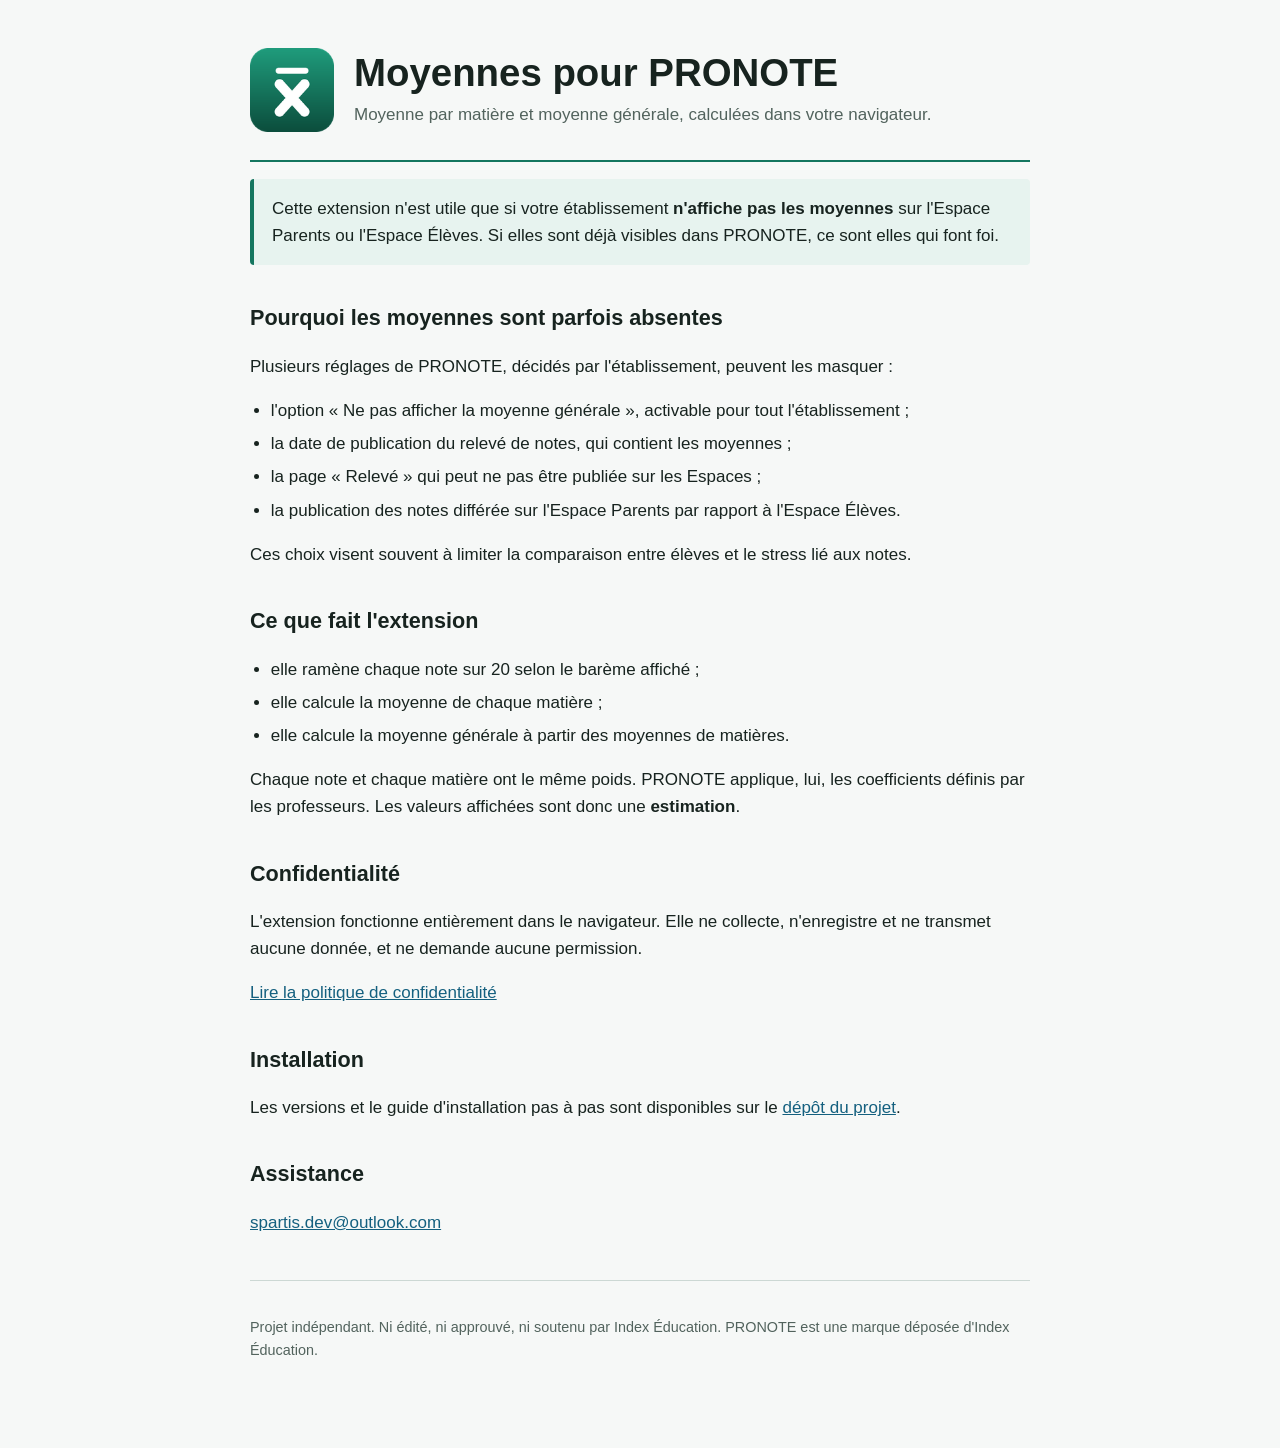
==== docs/index.html @ 53ccfe74 "Moyennes pour PRONOTE : extension, site public et paquets pour les boutiques" ====
<!doctype html>
<html lang="fr">
<head>
  <meta charset="utf-8">
  <meta name="viewport" content="width=device-width, initial-scale=1">
  <title>Moyennes pour PRONOTE</title>
  <meta name="description" content="Extension navigateur qui calcule la moyenne par matière et la moyenne générale dans PRONOTE lorsque l'établissement ne les affiche pas.">
  <link rel="icon" href="icon-128.png">
  <style>
    :root {
      color-scheme: light;
      --ink: #17231f;
      --muted: #52635d;
      --green: #14765f;
      --green-soft: #e7f3ef;
      --line: #ccd8d4;
    }

    * { box-sizing: border-box; }

    body {
      margin: 0;
      color: var(--ink);
      background: #f6f8f7;
      font-family: "Segoe UI", Candara, sans-serif;
      font-size: 17px;
      line-height: 1.6;
    }

    main {
      width: min(780px, calc(100% - 32px));
      margin: 0 auto;
      padding: 48px 0 72px;
    }

    header {
      display: flex;
      align-items: center;
      gap: 20px;
      padding-bottom: 28px;
      border-bottom: 2px solid var(--green);
    }

    header img { width: 84px; height: 84px; }

    h1 {
      margin: 0;
      font-size: 2.4rem;
      line-height: 1.1;
    }

    .tagline { margin: 6px 0 0; color: var(--muted); }

    h2 {
      margin: 36px 0 12px;
      font-size: 1.35rem;
    }

    ul { padding-left: 1.3rem; }
    li + li { margin-top: 6px; }

    .note {
      padding: 16px 18px;
      background: var(--green-soft);
      border-left: 4px solid var(--green);
      border-radius: 4px;
    }

    a { color: #14607f; }

    footer {
      margin-top: 44px;
      padding-top: 20px;
      border-top: 1px solid var(--line);
      color: var(--muted);
      font-size: 0.9rem;
    }
  </style>
</head>
<body>
  <main>
    <header>
      <img src="icon-128.png" alt="">
      <div>
        <h1>Moyennes pour PRONOTE</h1>
        <p class="tagline">Moyenne par matière et moyenne générale, calculées dans votre navigateur.</p>
      </div>
    </header>

    <p class="note">Cette extension n'est utile que si votre établissement <strong>n'affiche pas les moyennes</strong> sur l'Espace Parents ou l'Espace Élèves. Si elles sont déjà visibles dans PRONOTE, ce sont elles qui font foi.</p>

    <h2>Pourquoi les moyennes sont parfois absentes</h2>
    <p>Plusieurs réglages de PRONOTE, décidés par l'établissement, peuvent les masquer :</p>
    <ul>
      <li>l'option « Ne pas afficher la moyenne générale », activable pour tout l'établissement ;</li>
      <li>la date de publication du relevé de notes, qui contient les moyennes ;</li>
      <li>la page « Relevé » qui peut ne pas être publiée sur les Espaces ;</li>
      <li>la publication des notes différée sur l'Espace Parents par rapport à l'Espace Élèves.</li>
    </ul>
    <p>Ces choix visent souvent à limiter la comparaison entre élèves et le stress lié aux notes.</p>

    <h2>Ce que fait l'extension</h2>
    <ul>
      <li>elle ramène chaque note sur 20 selon le barème affiché ;</li>
      <li>elle calcule la moyenne de chaque matière ;</li>
      <li>elle calcule la moyenne générale à partir des moyennes de matières.</li>
    </ul>
    <p>Chaque note et chaque matière ont le même poids. PRONOTE applique, lui, les coefficients définis par les professeurs. Les valeurs affichées sont donc une <strong>estimation</strong>.</p>

    <h2>Confidentialité</h2>
    <p>L'extension fonctionne entièrement dans le navigateur. Elle ne collecte, n'enregistre et ne transmet aucune donnée, et ne demande aucune permission.</p>
    <p><a href="confidentialite.html">Lire la politique de confidentialité</a></p>

    <h2>Installation</h2>
    <p>Les versions et le guide d'installation pas à pas sont disponibles sur le <a href="https://github.com/SpartisPerso/moyennes-pour-pronote">dépôt du projet</a>.</p>

    <h2>Assistance</h2>
    <p><a href="mailto:spartis.dev@outlook.com">spartis.dev@outlook.com</a></p>

    <footer>
      <p>Projet indépendant. Ni édité, ni approuvé, ni soutenu par Index Éducation. PRONOTE est une marque déposée d'Index Éducation.</p>
    </footer>
  </main>
</body>
</html>
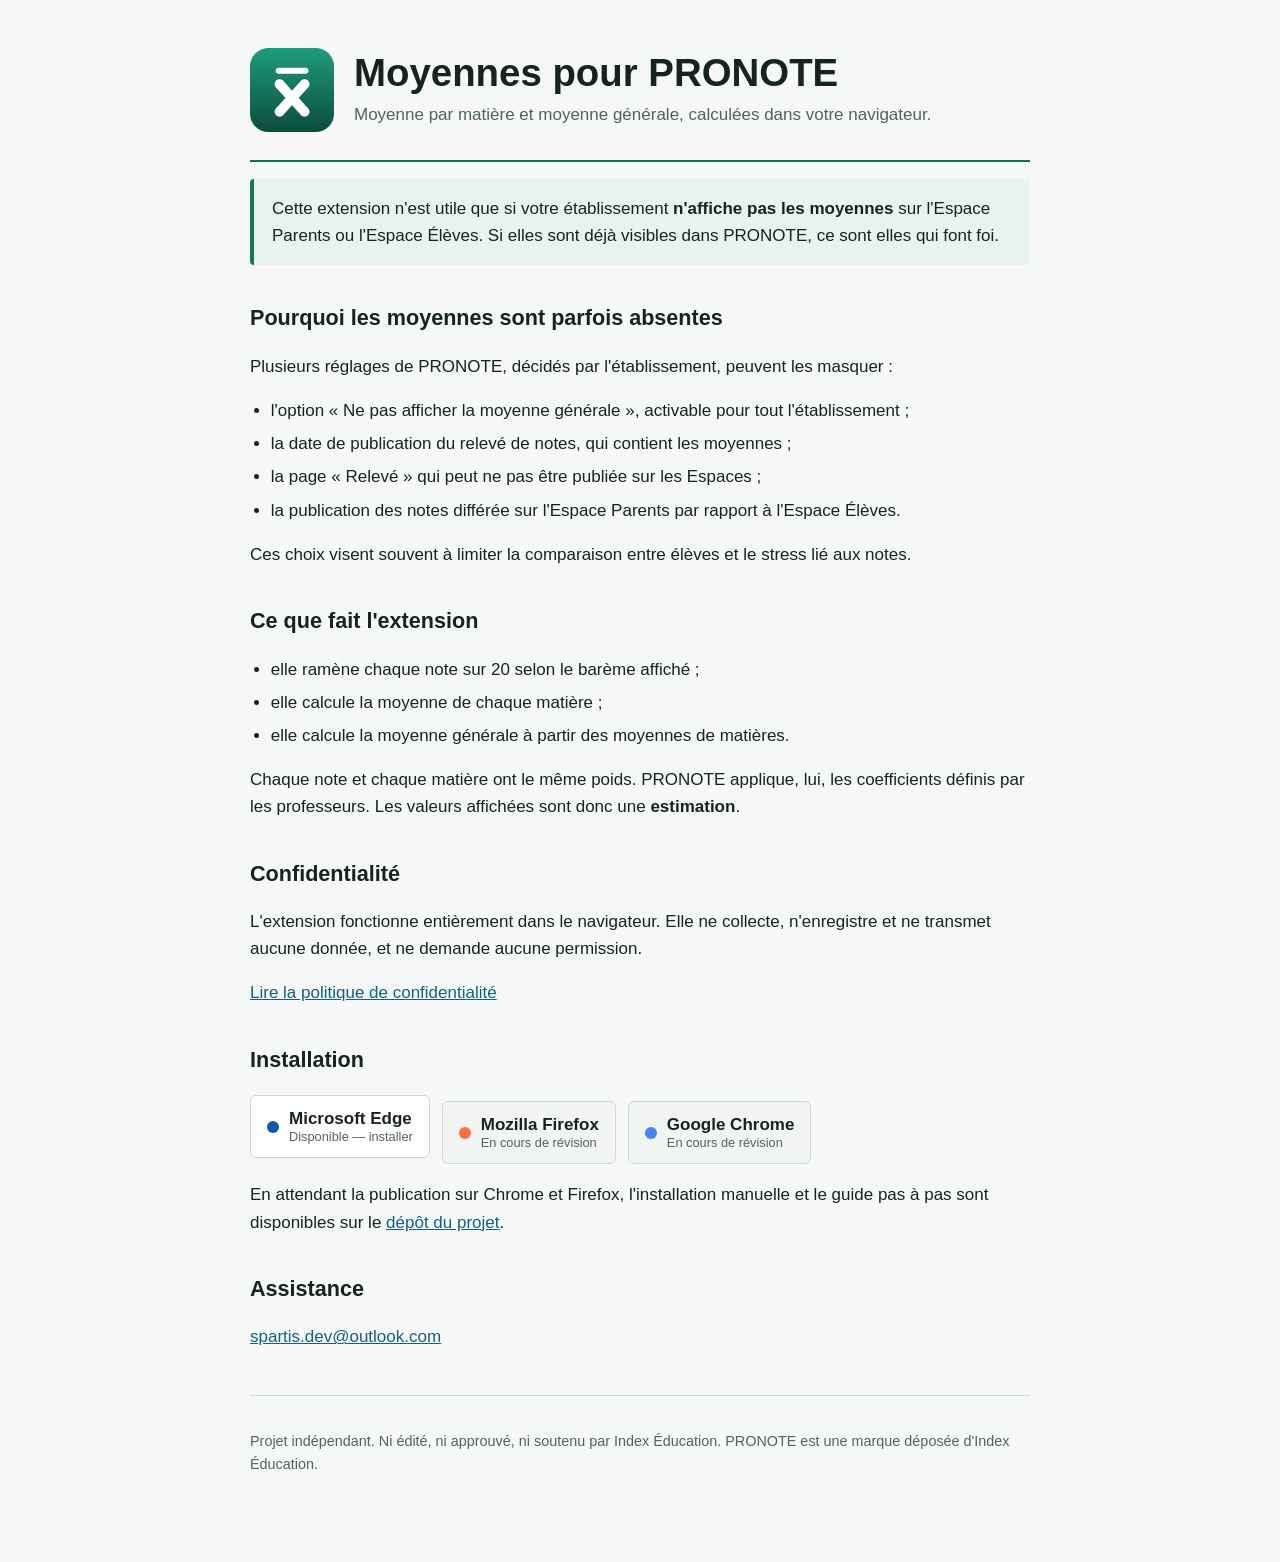
==== commit 420ae128: "Ajoute les boutons des boutiques au site et classe la documentation" ====
--- a/docs/index.html
+++ b/docs/index.html
@@ -66,6 +66,56 @@
       border-radius: 4px;
     }
 
+    .stores {
+      display: flex;
+      flex-wrap: wrap;
+      gap: 12px;
+      margin: 18px 0 8px;
+      padding: 0;
+      list-style: none;
+    }
+
+    .store {
+      display: flex;
+      align-items: center;
+      gap: 10px;
+      padding: 12px 16px;
+      background: #ffffff;
+      border: 1px solid var(--line);
+      border-radius: 6px;
+      text-decoration: none;
+      color: var(--ink);
+    }
+
+    a.store:hover {
+      border-color: var(--green);
+      box-shadow: 0 2px 8px rgb(20 118 95 / 14%);
+    }
+
+    .store span {
+      display: block;
+      font-weight: 600;
+      line-height: 1.25;
+    }
+
+    .store small {
+      display: block;
+      color: var(--muted);
+      font-size: 0.8rem;
+      font-weight: 400;
+    }
+
+    .store .dot {
+      width: 12px;
+      height: 12px;
+      flex: 0 0 auto;
+      border-radius: 50%;
+    }
+
+    .store.is-pending {
+      background: #f1f4f3;
+    }
+
     a { color: #14607f; }
 
     footer {
@@ -112,7 +162,27 @@
     <p><a href="confidentialite.html">Lire la politique de confidentialité</a></p>
 
     <h2>Installation</h2>
-    <p>Les versions et le guide d'installation pas à pas sont disponibles sur le <a href="https://github.com/SpartisPerso/moyennes-pour-pronote">dépôt du projet</a>.</p>
+    <ul class="stores">
+      <li>
+        <a class="store" href="https://microsoftedge.microsoft.com/addons/detail/moyennes-pour-pronote/ojbadlllbkeffagbklaklijmbplaiaaa">
+          <span class="dot" style="background:#0C59A4"></span>
+          <span>Microsoft Edge<small>Disponible — installer</small></span>
+        </a>
+      </li>
+      <li>
+        <a class="store is-pending" href="https://addons.mozilla.org/fr/firefox/addon/moyennes-pour-pronote/">
+          <span class="dot" style="background:#FF7139"></span>
+          <span>Mozilla Firefox<small>En cours de révision</small></span>
+        </a>
+      </li>
+      <li>
+        <span class="store is-pending">
+          <span class="dot" style="background:#4285F4"></span>
+          <span>Google Chrome<small>En cours de révision</small></span>
+        </span>
+      </li>
+    </ul>
+    <p>En attendant la publication sur Chrome et Firefox, l'installation manuelle et le guide pas à pas sont disponibles sur le <a href="https://github.com/SpartisPerso/moyennes-pour-pronote">dépôt du projet</a>.</p>
 
     <h2>Assistance</h2>
     <p><a href="mailto:spartis.dev@outlook.com">spartis.dev@outlook.com</a></p>
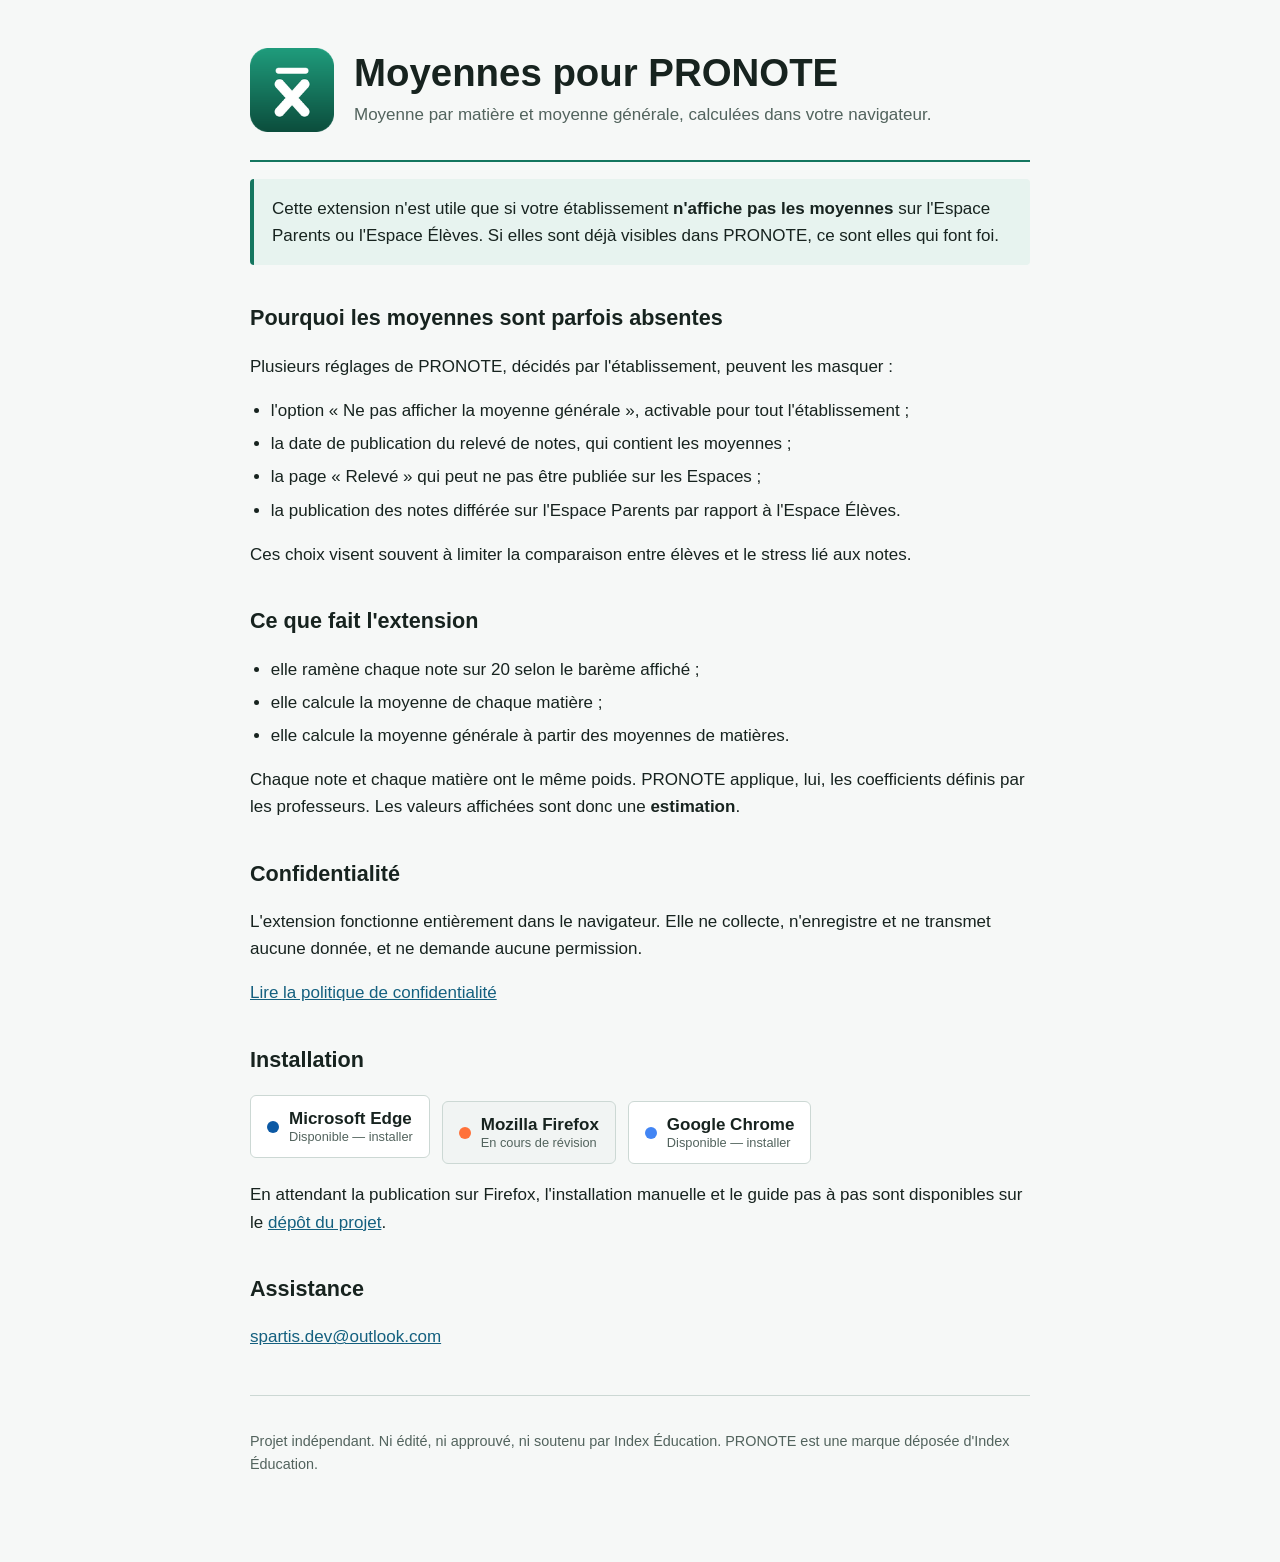
==== commit 12ca8960: "Passe Chrome en boutique publiee" ====
--- a/docs/index.html
+++ b/docs/index.html
@@ -176,13 +176,13 @@
         </a>
       </li>
       <li>
-        <span class="store is-pending">
+        <a class="store" href="https://chromewebstore.google.com/detail/moyennes-pour-pronote/lifbhekomedcmnpkgbcicjodhcfbdoei">
           <span class="dot" style="background:#4285F4"></span>
-          <span>Google Chrome<small>En cours de révision</small></span>
-        </span>
+          <span>Google Chrome<small>Disponible — installer</small></span>
+        </a>
       </li>
     </ul>
-    <p>En attendant la publication sur Chrome et Firefox, l'installation manuelle et le guide pas à pas sont disponibles sur le <a href="https://github.com/SpartisPerso/moyennes-pour-pronote">dépôt du projet</a>.</p>
+    <p>En attendant la publication sur Firefox, l'installation manuelle et le guide pas à pas sont disponibles sur le <a href="https://github.com/SpartisPerso/moyennes-pour-pronote">dépôt du projet</a>.</p>
 
     <h2>Assistance</h2>
     <p><a href="mailto:spartis.dev@outlook.com">spartis.dev@outlook.com</a></p>
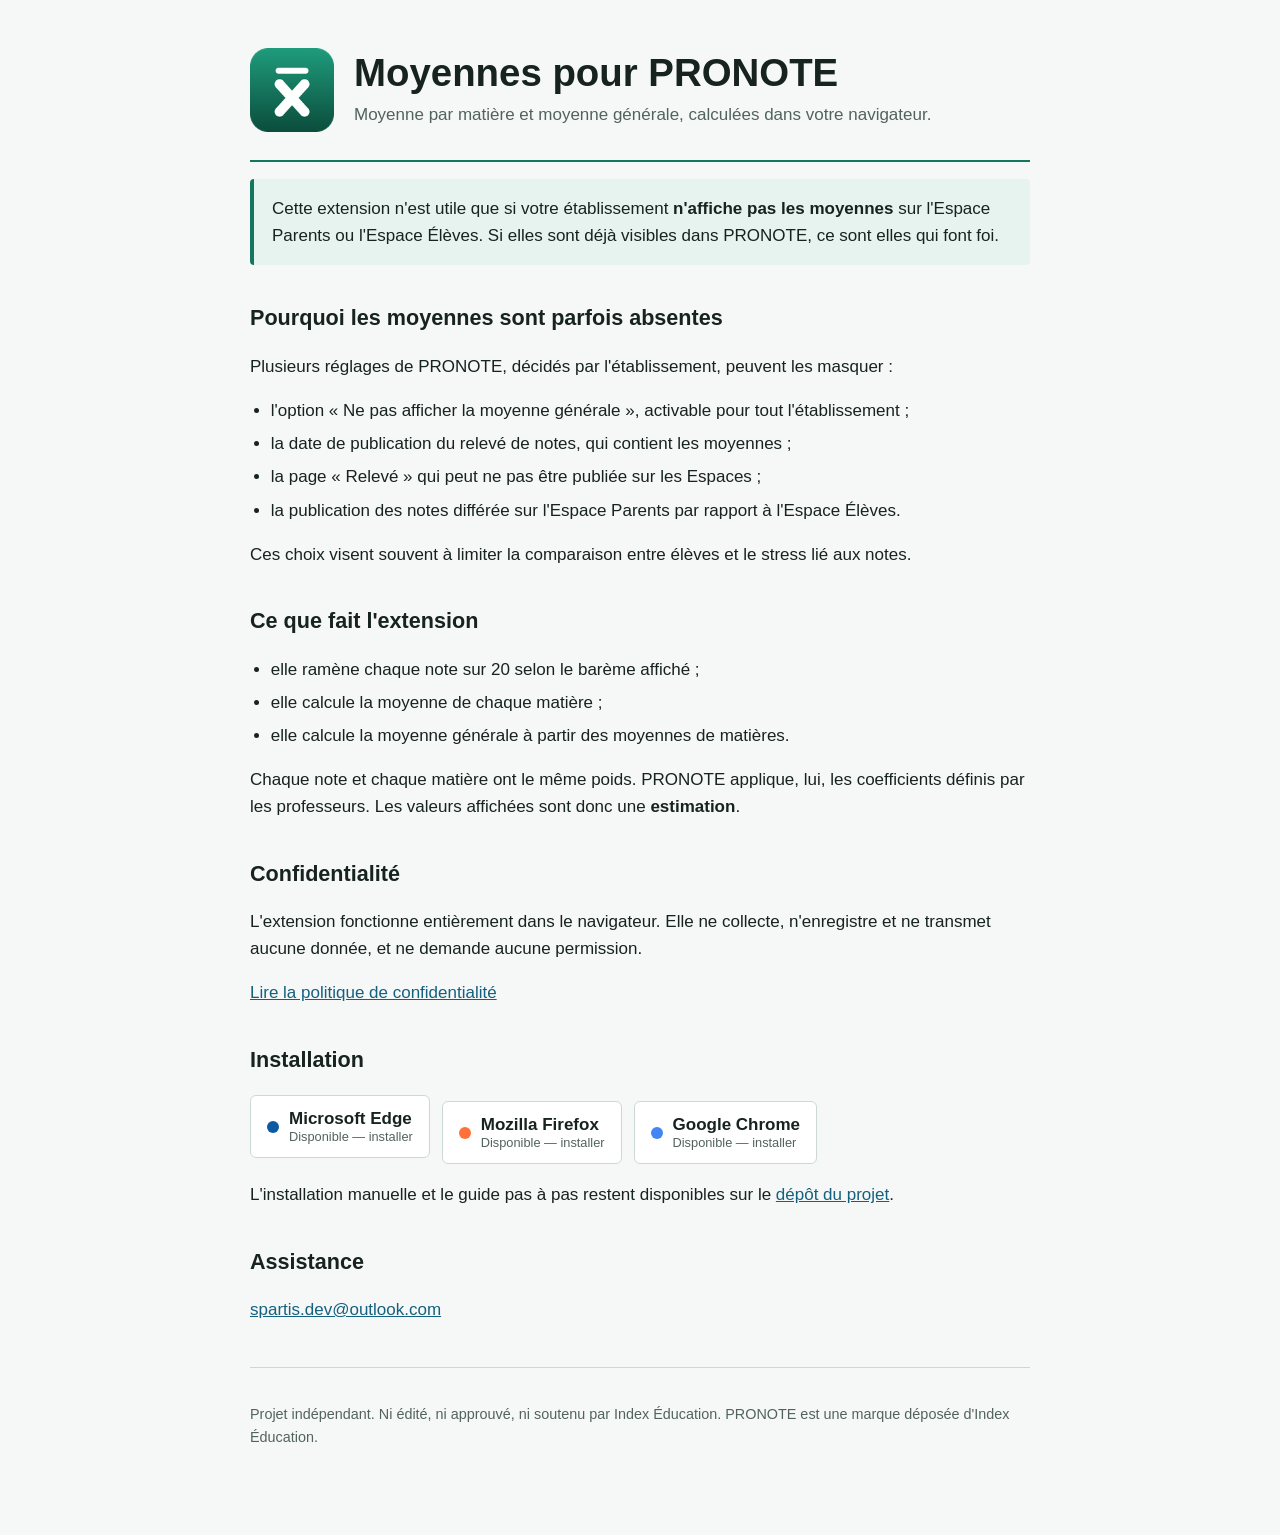
==== commit 12e334bb: "Passe Firefox en boutique publiee" ====
--- a/docs/index.html
+++ b/docs/index.html
@@ -170,9 +170,9 @@
         </a>
       </li>
       <li>
-        <a class="store is-pending" href="https://addons.mozilla.org/fr/firefox/addon/moyennes-pour-pronote/">
+        <a class="store" href="https://addons.mozilla.org/fr/firefox/addon/moyennes-pour-pronote/">
           <span class="dot" style="background:#FF7139"></span>
-          <span>Mozilla Firefox<small>En cours de révision</small></span>
+          <span>Mozilla Firefox<small>Disponible — installer</small></span>
         </a>
       </li>
       <li>
@@ -182,7 +182,7 @@
         </a>
       </li>
     </ul>
-    <p>En attendant la publication sur Firefox, l'installation manuelle et le guide pas à pas sont disponibles sur le <a href="https://github.com/SpartisPerso/moyennes-pour-pronote">dépôt du projet</a>.</p>
+    <p>L'installation manuelle et le guide pas à pas restent disponibles sur le <a href="https://github.com/SpartisPerso/moyennes-pour-pronote">dépôt du projet</a>.</p>
 
     <h2>Assistance</h2>
     <p><a href="mailto:spartis.dev@outlook.com">spartis.dev@outlook.com</a></p>
